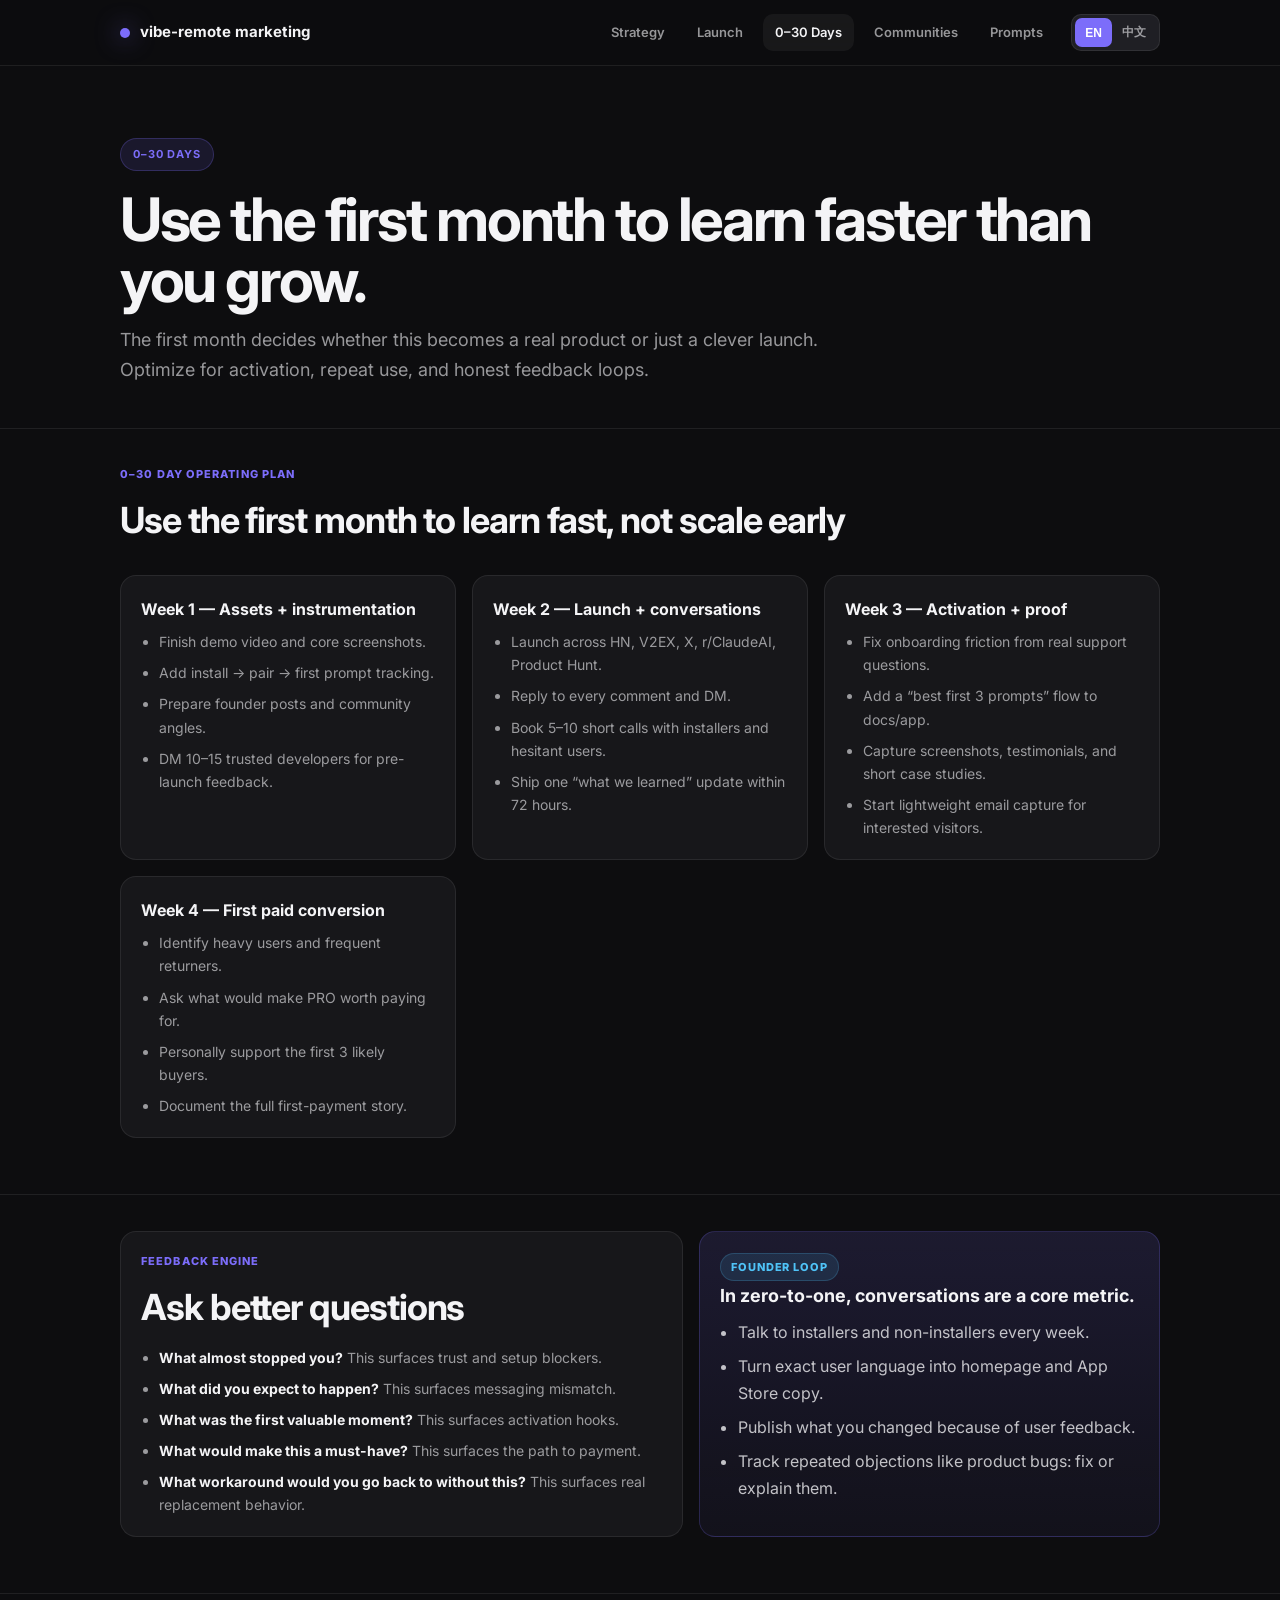
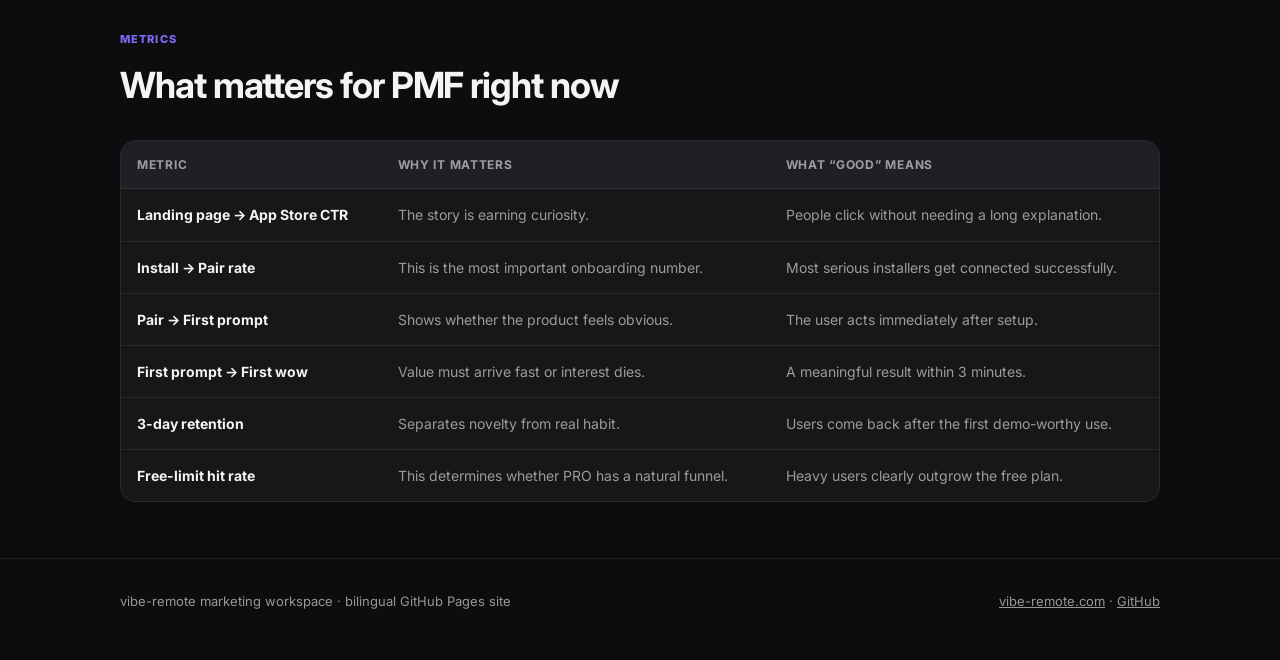
==== roadmap.html @ e680c0a8 "Refactor marketing site into focused pages - Split dense one-page strategy into overview, launch, ro" ====
<!DOCTYPE html><html lang="en"><head><meta charset="utf-8" /><meta name="viewport" content="width=device-width, initial-scale=1" /><title>vibe-remote marketing — 0-30 days</title><link rel="stylesheet" href="styles.css" /></head><body class="en"><nav class="site-nav"><div class="nav-inner"><a class="brand" href="index.html"><span class="brand-dot"></span><span>vibe-remote marketing</span></a><div class="nav-links"><a class="nav-link" href="index.html" data-en>Strategy</a><a class="nav-link" href="index.html" data-zh>总览</a><a class="nav-link" href="launch.html" data-en>Launch</a><a class="nav-link" href="launch.html" data-zh>发布</a><a class="nav-link active" href="roadmap.html" data-en>0–30 Days</a><a class="nav-link active" href="roadmap.html" data-zh>0–30 天</a><a class="nav-link" href="communities.html" data-en>Communities</a><a class="nav-link" href="communities.html" data-zh>社区</a><a class="nav-link" href="prompts.html" data-en>Prompts</a><a class="nav-link" href="prompts.html" data-zh>提示词</a><div class="lang-toggle"><button class="lang-btn" data-lang="en">EN</button><button class="lang-btn" data-lang="zh">中文</button></div></div></div></nav><header class="hero"><div class="container"><div class="eyebrow" data-en>0–30 days</div><div class="eyebrow" data-zh>0–30 天</div><h1 data-en>Use the first month to learn faster than you grow.</h1><h1 data-zh>把第一个月用来加速学习，而不是盲目扩张。</h1><p data-en>The first month decides whether this becomes a real product or just a clever launch. Optimize for activation, repeat use, and honest feedback loops.</p><p data-zh>第一个月决定它会变成真实产品，还是停留在一次聪明的发布。核心是优化激活、复访使用和诚实反馈循环。</p></div></header><section><div class="container"><div class="section-head"><div class="section-label" data-en>0–30 day operating plan</div><div class="section-label" data-zh>0–30 天执行计划</div><h2 class="section-title" data-en>Use the first month to learn fast, not scale early</h2><h2 class="section-title" data-zh>第一个月的目标是快速学习，而不是过早放量</h2></div><div class="grid grid-2"><div class="card"><h3 data-en>Week 1 — Assets + instrumentation</h3><h3 data-zh>第 1 周——资产 + 埋点</h3><ul class="list" data-en><li>Finish demo video and core screenshots.</li><li>Add install → pair → first prompt tracking.</li><li>Prepare founder posts and community angles.</li><li>DM 10–15 trusted developers for pre-launch feedback.</li></ul><ul class="list" data-zh><li>完成 demo 视频和核心截图。</li><li>打通安装 → 配对 → 第一条提示词的数据链路。</li><li>准备创始人帖子与社区角度。</li><li>私信 10–15 位可信开发者做发布前反馈。</li></ul></div><div class="card"><h3 data-en>Week 2 — Launch + conversations</h3><h3 data-zh>第 2 周——发布 + 对话</h3><ul class="list" data-en><li>Launch across HN, V2EX, X, r/ClaudeAI, Product Hunt.</li><li>Reply to every comment and DM.</li><li>Book 5–10 short calls with installers and hesitant users.</li><li>Ship one “what we learned” update within 72 hours.</li></ul><ul class="list" data-zh><li>在 HN、V2EX、X、r/ClaudeAI、Product Hunt 同步发布。</li><li>回复每一条评论和私信。</li><li>约 5–10 个短访谈，覆盖安装用户和犹豫用户。</li><li>72 小时内发布一篇“我们学到了什么”。</li></ul></div><div class="card"><h3 data-en>Week 3 — Activation + proof</h3><h3 data-zh>第 3 周——激活 + 证据</h3><ul class="list" data-en><li>Fix onboarding friction from real support questions.</li><li>Add a “best first 3 prompts” flow to docs/app.</li><li>Capture screenshots, testimonials, and short case studies.</li><li>Start lightweight email capture for interested visitors.</li></ul><ul class="list" data-zh><li>根据真实支持问题修正 onboarding 阻力。</li><li>给文档 / App 加上“最佳前 3 条提示词”。</li><li>沉淀截图、评价和短案例。</li><li>开始轻量级邮件收集，留住潜在用户。</li></ul></div><div class="card"><h3 data-en>Week 4 — First paid conversion</h3><h3 data-zh>第 4 周——首个付费转化</h3><ul class="list" data-en><li>Identify heavy users and frequent returners.</li><li>Ask what would make PRO worth paying for.</li><li>Personally support the first 3 likely buyers.</li><li>Document the full first-payment story.</li></ul><ul class="list" data-zh><li>识别重度用户和高频回访用户。</li><li>直接询问：什么会让 PRO 值得付费？</li><li>亲自服务前 3 个潜在付费用户。</li><li>完整记录第一笔付款的故事。</li></ul></div></div></div></section><section><div class="container split"><div class="card"><div class="section-label" data-en>Feedback engine</div><div class="section-label" data-zh>反馈引擎</div><h2 class="section-title" data-en>Ask better questions</h2><h2 class="section-title" data-zh>用更好的问题收集反馈</h2><ul class="list" data-en><li><strong>What almost stopped you?</strong> This surfaces trust and setup blockers.</li><li><strong>What did you expect to happen?</strong> This surfaces messaging mismatch.</li><li><strong>What was the first valuable moment?</strong> This surfaces activation hooks.</li><li><strong>What would make this a must-have?</strong> This surfaces the path to payment.</li><li><strong>What workaround would you go back to without this?</strong> This surfaces real replacement behavior.</li></ul><ul class="list" data-zh><li><strong>什么差点阻止你使用？</strong> 找出信任和连接阻力。</li><li><strong>你原本预期会发生什么？</strong> 找出文案与真实体验的偏差。</li><li><strong>第一个有价值的时刻是什么？</strong> 找出激活钩子。</li><li><strong>什么会让它变成必备工具？</strong> 找出付费路径。</li><li><strong>如果没有它，你会回到什么方案？</strong> 找出真实替代关系。</li></ul></div><div class="callout"><div class="badge" data-en>Founder loop</div><div class="badge" data-zh>创始人循环</div><h3 data-en>In zero-to-one, conversations are a core metric.</h3><h3 data-zh>在 0 到 1 阶段，“和用户聊了多少”本身就是核心指标。</h3><ul class="list" data-en><li>Talk to installers and non-installers every week.</li><li>Turn exact user language into homepage and App Store copy.</li><li>Publish what you changed because of user feedback.</li><li>Track repeated objections like product bugs: fix or explain them.</li></ul><ul class="list" data-zh><li>每周都聊安装用户和未安装用户。</li><li>把用户原话直接写进官网和 App Store 文案。</li><li>公开你因为用户反馈而做的改变。</li><li>把高频异议当成产品 bug 一样处理：要么修复，要么解释清楚。</li></ul></div></div></section><section><div class="container"><div class="section-head"><div class="section-label" data-en>Metrics</div><div class="section-label" data-zh>指标</div><h2 class="section-title" data-en>What matters for PMF right now</h2><h2 class="section-title" data-zh>当前最重要的 PMF 指标</h2></div><div class="table-wrap"><table><thead><tr><th data-en>Metric</th><th data-zh>指标</th><th data-en>Why it matters</th><th data-zh>为什么重要</th><th data-en>What “good” means</th><th data-zh>什么算好</th></tr></thead><tbody><tr><td data-en>Landing page → App Store CTR</td><td data-zh>官网 → App Store 点击率</td><td data-en>The story is earning curiosity.</td><td data-zh>说明产品故事足以驱动好奇心。</td><td data-en>People click without needing a long explanation.</td><td data-zh>用户无需长篇解释也愿意点进去。</td></tr><tr><td data-en>Install → Pair rate</td><td data-zh>安装 → 成功配对率</td><td data-en>This is the most important onboarding number.</td><td data-zh>这是最关键的 onboarding 指标。</td><td data-en>Most serious installers get connected successfully.</td><td data-zh>大多数认真尝试的用户都能成功连接。</td></tr><tr><td data-en>Pair → First prompt</td><td data-zh>配对 → 第一条提示词</td><td data-en>Shows whether the product feels obvious.</td><td data-zh>反映产品是否一眼就知道怎么用。</td><td data-en>The user acts immediately after setup.</td><td data-zh>用户在连接后会立刻开始使用。</td></tr><tr><td data-en>First prompt → First wow</td><td data-zh>第一条提示词 → 第一个 wow</td><td data-en>Value must arrive fast or interest dies.</td><td data-zh>价值必须快速到来，否则兴趣会迅速消失。</td><td data-en>A meaningful result within 3 minutes.</td><td data-zh>在 3 分钟内得到一个有价值结果。</td></tr><tr><td data-en>3-day retention</td><td data-zh>3 日留存</td><td data-en>Separates novelty from real habit.</td><td data-zh>区分新鲜感和真实习惯。</td><td data-en>Users come back after the first demo-worthy use.</td><td data-zh>用户在第一次惊艳体验之后还会回来。</td></tr><tr><td data-en>Free-limit hit rate</td><td data-zh>免费限制触达率</td><td data-en>This determines whether PRO has a natural funnel.</td><td data-zh>决定 PRO 是否有自然转化路径。</td><td data-en>Heavy users clearly outgrow the free plan.</td><td data-zh>重度用户会明显用超免费限制。</td></tr></tbody></table></div></div></section><footer><div class="footer-inner"><div data-en>vibe-remote marketing workspace · bilingual GitHub Pages site</div><div data-zh>vibe-remote 营销工作区 · 双语 GitHub Pages 站点</div><div><a href="https://vibe-remote.com" target="_blank">vibe-remote.com</a> · <a href="https://github.com/robroyhobbs/vibe-remote-marketing" target="_blank">GitHub</a></div></div></footer><script src="app.js"></script></body></html>
---- styles.css ----
@import url("https://fonts.googleapis.com/css2?family=Inter:wght@300;400;500;600;700;800&display=swap");

:root {
  --bg: #0d0d0f;
  --surface: #17171a;
  --surface-2: #1f1f24;
  --border: rgba(255,255,255,0.08);
  --text: #f4f4f6;
  --muted: rgba(244,244,246,0.6);
  --accent: #7c6dfa;
  --accent-2: #4fc3f7;
  --green: #58c092;
  --orange: #ff8a3d;
  --red: #f07070;
  --radius: 16px;
  --max: 1080px;
}
* { box-sizing: border-box; }
html { scroll-behavior: smooth; }
body {
  margin: 0;
  font-family: "Inter", system-ui, -apple-system, BlinkMacSystemFont, sans-serif;
  background: var(--bg);
  color: var(--text);
  line-height: 1.65;
  -webkit-font-smoothing: antialiased;
}
a { color: inherit; }
body.zh [data-en] { display: none !important; }
body.en [data-zh] { display: none !important; }
[data-zh] { display: none; }
body.zh [data-zh] { display: revert !important; }
.site-nav { position: sticky; top: 0; z-index: 50; backdrop-filter: blur(16px); background: rgba(13,13,15,0.86); border-bottom: 1px solid var(--border); }
.nav-inner { max-width: var(--max); margin: 0 auto; padding: 14px 20px; display: flex; align-items: center; justify-content: space-between; gap: 16px; }
.brand { font-size: 15px; font-weight: 700; text-decoration: none; display: flex; align-items: center; gap: 10px; white-space: nowrap; }
.brand-dot { width: 10px; height: 10px; border-radius: 999px; background: var(--accent); box-shadow: 0 0 24px rgba(124,109,250,0.8); }
.nav-links { display: flex; align-items: center; gap: 8px; flex-wrap: wrap; }
.nav-link { padding: 8px 12px; border-radius: 10px; text-decoration: none; color: var(--muted); font-size: 13px; font-weight: 600; }
.nav-link:hover, .nav-link.active { background: rgba(255,255,255,0.05); color: var(--text); }
.lang-toggle { display: flex; background: var(--surface-2); border: 1px solid var(--border); border-radius: 10px; padding: 3px; margin-left: 8px; }
.lang-btn { border: 0; background: transparent; color: var(--muted); border-radius: 7px; padding: 6px 10px; font-size: 12px; font-weight: 700; cursor: pointer; }
.lang-btn.active { background: var(--accent); color: #fff; }
.container { max-width: var(--max); margin: 0 auto; padding: 0 20px; }
.hero { padding: 72px 0 44px; }
.eyebrow { display: inline-flex; gap: 8px; align-items: center; padding: 6px 12px; border-radius: 999px; border: 1px solid rgba(124,109,250,0.25); background: rgba(124,109,250,0.12); color: var(--accent); font-size: 11px; font-weight: 700; letter-spacing: 0.08em; text-transform: uppercase; }
.hero h1 { font-size: clamp(36px, 6vw, 60px); line-height: 1.02; letter-spacing: -0.04em; margin: 18px 0 14px; }
.hero p { font-size: 18px; color: var(--muted); max-width: 760px; margin: 0; }
section { padding: 36px 0 56px; border-top: 1px solid var(--border); }
.section-head { margin-bottom: 24px; }
.section-label { color: var(--accent); font-size: 11px; font-weight: 800; text-transform: uppercase; letter-spacing: 0.1em; margin-bottom: 8px; }
.section-title { font-size: clamp(24px, 4vw, 36px); letter-spacing: -0.03em; margin: 0 0 8px; }
.section-desc { color: var(--muted); font-size: 15px; max-width: 760px; }
.grid { display: grid; gap: 16px; }
.grid-2 { grid-template-columns: repeat(auto-fit, minmax(280px, 1fr)); }
.grid-3 { grid-template-columns: repeat(auto-fit, minmax(220px, 1fr)); }
.grid-4 { grid-template-columns: repeat(auto-fit, minmax(220px, 1fr)); }
.card { background: var(--surface); border: 1px solid var(--border); border-radius: var(--radius); padding: 20px; }
.card h3, .card h4 { margin: 0 0 8px; font-size: 16px; }
.card p, .card li { color: var(--muted); font-size: 14px; }
.card strong { color: var(--text); }
.kicker { font-size: 11px; font-weight: 800; text-transform: uppercase; letter-spacing: 0.08em; color: var(--muted); margin-bottom: 8px; }
.badge { display: inline-flex; align-items: center; gap: 6px; padding: 4px 10px; border-radius: 999px; background: rgba(79,195,247,0.12); color: var(--accent-2); border: 1px solid rgba(79,195,247,0.2); font-size: 11px; font-weight: 800; text-transform: uppercase; letter-spacing: 0.08em; }
.badge.orange { background: rgba(255,138,61,0.12); border-color: rgba(255,138,61,0.2); color: var(--orange); }
.badge.green { background: rgba(88,192,146,0.12); border-color: rgba(88,192,146,0.2); color: var(--green); }
.badge.red { background: rgba(240,112,112,0.12); border-color: rgba(240,112,112,0.2); color: var(--red); }
.split { display: grid; grid-template-columns: 1.1fr 0.9fr; gap: 16px; }
.callout { background: linear-gradient(180deg, rgba(124,109,250,0.14), rgba(124,109,250,0.05)); border: 1px solid rgba(124,109,250,0.22); border-radius: var(--radius); padding: 20px; }
.callout h3 { margin: 0 0 8px; font-size: 18px; }
.callout p, .callout li { color: rgba(244,244,246,0.78); }
.list { margin: 0; padding-left: 18px; }
.list li + li { margin-top: 8px; }
.page-links { display: grid; grid-template-columns: repeat(auto-fit, minmax(220px, 1fr)); gap: 14px; }
.page-link { display: block; text-decoration: none; background: var(--surface); border: 1px solid var(--border); border-radius: var(--radius); padding: 18px; }
.page-link:hover { border-color: rgba(124,109,250,0.32); transform: translateY(-1px); }
.page-link h3 { margin: 0 0 6px; }
.page-link p { margin: 0; color: var(--muted); font-size: 14px; }
.table-wrap { overflow-x: auto; border: 1px solid var(--border); border-radius: var(--radius); background: var(--surface); }
table { width: 100%; border-collapse: collapse; min-width: 740px; }
th, td { padding: 14px 16px; text-align: left; border-bottom: 1px solid var(--border); vertical-align: top; }
th { font-size: 12px; text-transform: uppercase; letter-spacing: 0.06em; color: var(--muted); background: var(--surface-2); }
td { font-size: 14px; color: var(--muted); }
td:first-child { color: var(--text); font-weight: 700; }
tr:last-child td { border-bottom: none; }
.copyable { background: #0d1117; border: 1px solid rgba(255,255,255,0.08); border-radius: 12px; padding: 14px 16px; font-family: ui-monospace, SFMono-Regular, Menlo, Monaco, Consolas, monospace; font-size: 13px; white-space: pre-wrap; color: #aed6ff; position: relative; cursor: pointer; }
.copyable::after { content: attr(data-copy-label); position: absolute; top: 10px; right: 12px; color: rgba(255,255,255,0.3); font-size: 10px; font-family: "Inter", sans-serif; font-weight: 800; text-transform: uppercase; letter-spacing: 0.08em; }
.copyable.copied::after { content: attr(data-copied-label); color: var(--green); }
footer { padding: 32px 0 48px; border-top: 1px solid var(--border); color: var(--muted); font-size: 13px; }
.footer-inner { max-width: var(--max); margin: 0 auto; padding: 0 20px; display: flex; align-items: center; justify-content: space-between; gap: 12px; flex-wrap: wrap; }
@media (max-width: 820px) { .split { grid-template-columns: 1fr; } .nav-inner { align-items: flex-start; flex-direction: column; } .nav-links { width: 100%; } }
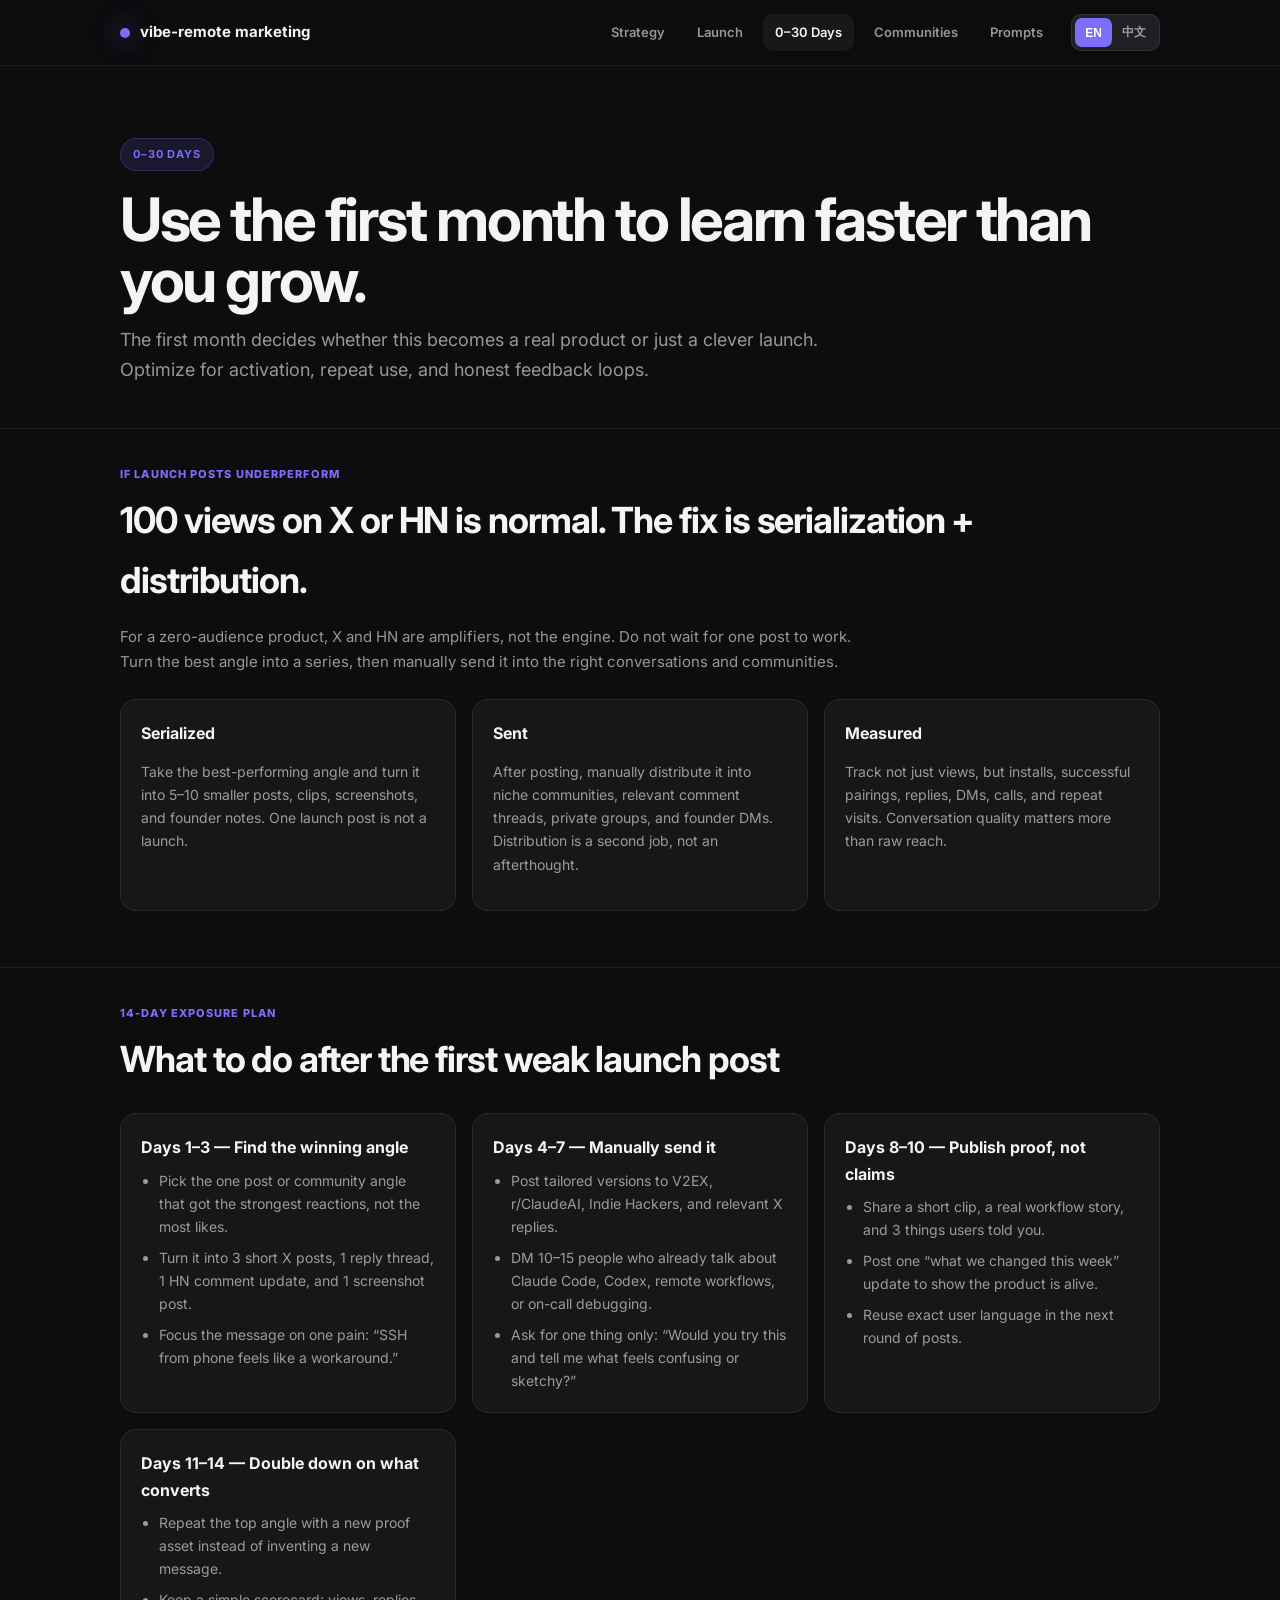
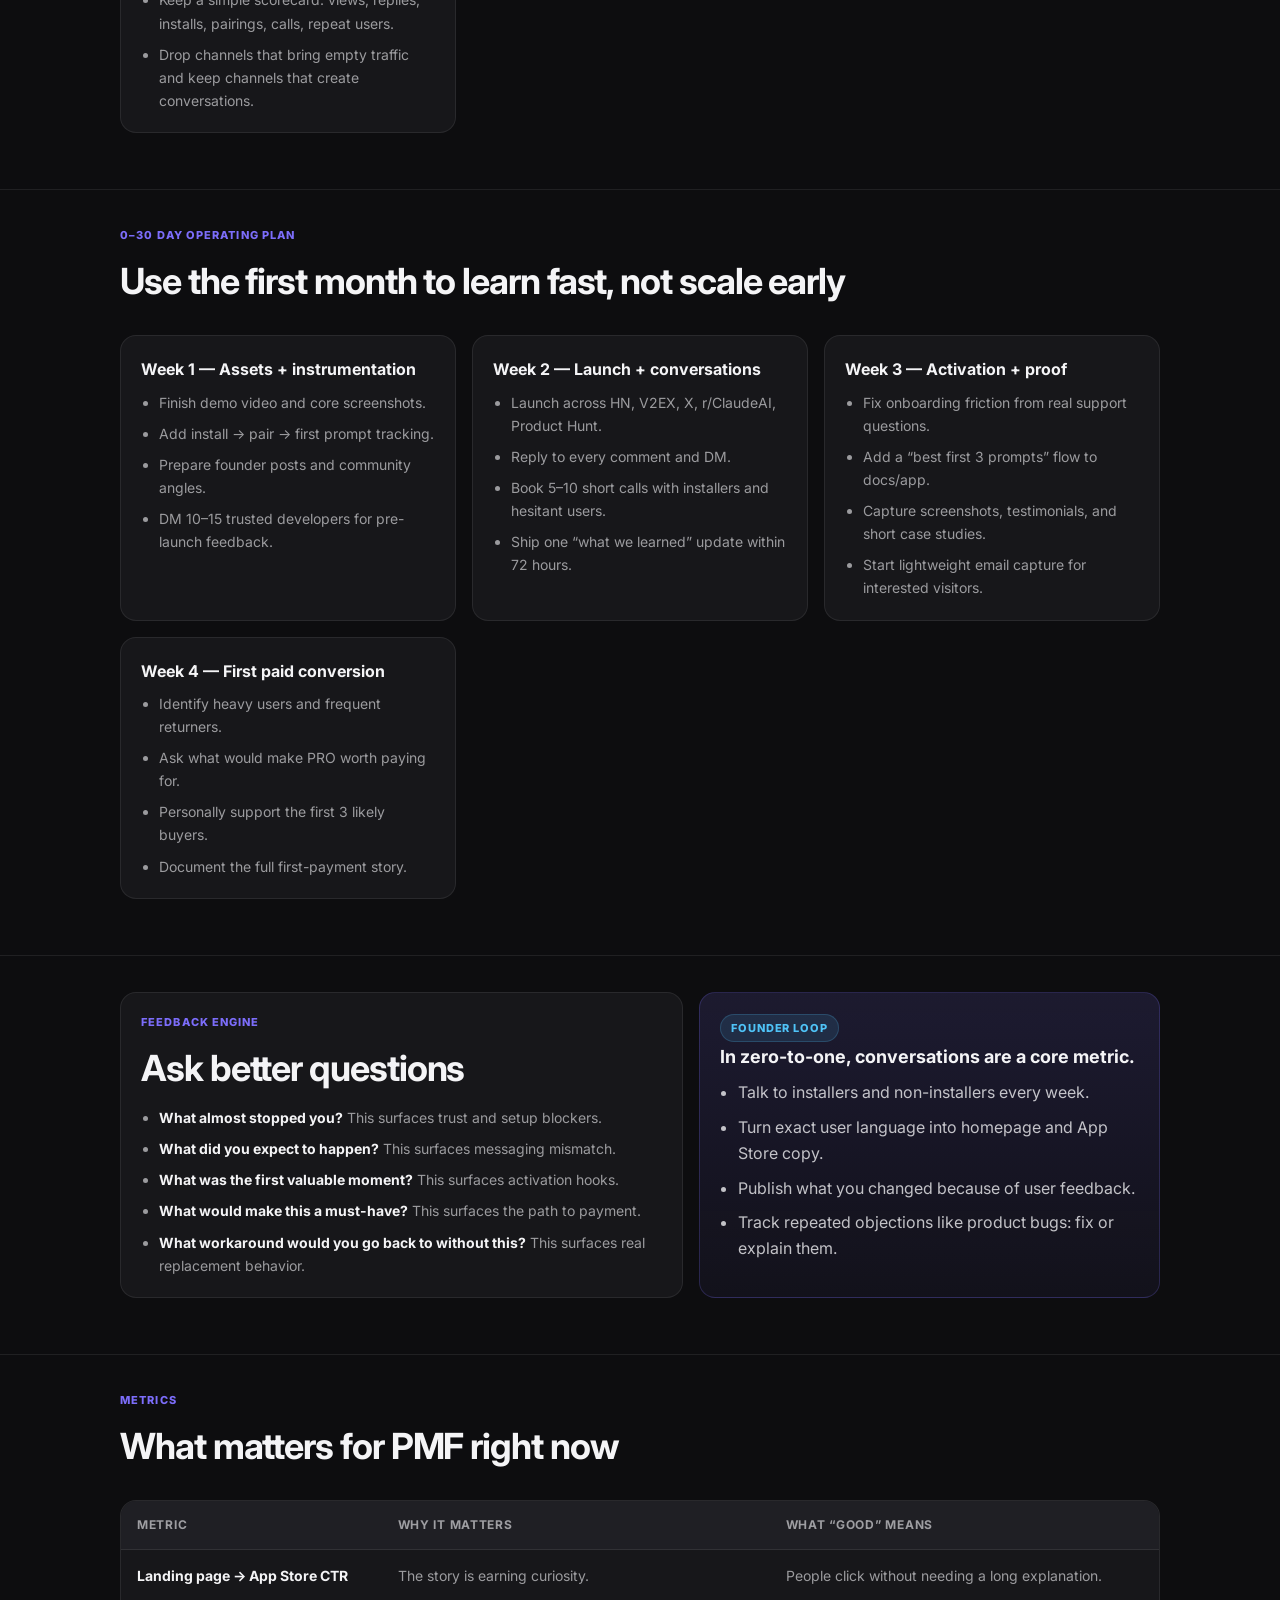
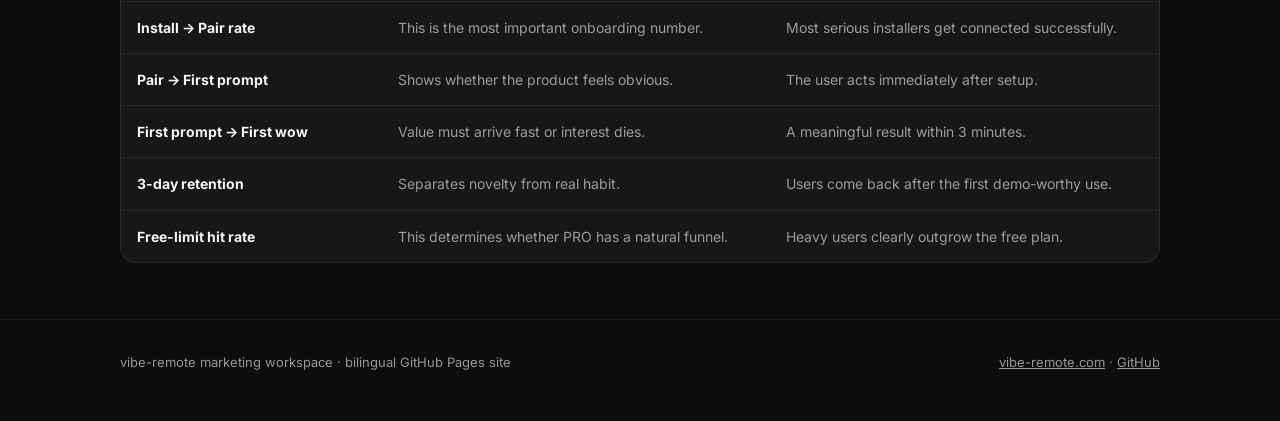
==== commit b44d02f5: "content: add 14-day exposure plan for weak launch posts" ====
--- a/roadmap.html
+++ b/roadmap.html
@@ -1 +1 @@
-<!DOCTYPE html><html lang="en"><head><meta charset="utf-8" /><meta name="viewport" content="width=device-width, initial-scale=1" /><title>vibe-remote marketing — 0-30 days</title><link rel="stylesheet" href="styles.css" /></head><body class="en"><nav class="site-nav"><div class="nav-inner"><a class="brand" href="index.html"><span class="brand-dot"></span><span>vibe-remote marketing</span></a><div class="nav-links"><a class="nav-link" href="index.html" data-en>Strategy</a><a class="nav-link" href="index.html" data-zh>总览</a><a class="nav-link" href="launch.html" data-en>Launch</a><a class="nav-link" href="launch.html" data-zh>发布</a><a class="nav-link active" href="roadmap.html" data-en>0–30 Days</a><a class="nav-link active" href="roadmap.html" data-zh>0–30 天</a><a class="nav-link" href="communities.html" data-en>Communities</a><a class="nav-link" href="communities.html" data-zh>社区</a><a class="nav-link" href="prompts.html" data-en>Prompts</a><a class="nav-link" href="prompts.html" data-zh>提示词</a><div class="lang-toggle"><button class="lang-btn" data-lang="en">EN</button><button class="lang-btn" data-lang="zh">中文</button></div></div></div></nav><header class="hero"><div class="container"><div class="eyebrow" data-en>0–30 days</div><div class="eyebrow" data-zh>0–30 天</div><h1 data-en>Use the first month to learn faster than you grow.</h1><h1 data-zh>把第一个月用来加速学习，而不是盲目扩张。</h1><p data-en>The first month decides whether this becomes a real product or just a clever launch. Optimize for activation, repeat use, and honest feedback loops.</p><p data-zh>第一个月决定它会变成真实产品，还是停留在一次聪明的发布。核心是优化激活、复访使用和诚实反馈循环。</p></div></header><section><div class="container"><div class="section-head"><div class="section-label" data-en>0–30 day operating plan</div><div class="section-label" data-zh>0–30 天执行计划</div><h2 class="section-title" data-en>Use the first month to learn fast, not scale early</h2><h2 class="section-title" data-zh>第一个月的目标是快速学习，而不是过早放量</h2></div><div class="grid grid-2"><div class="card"><h3 data-en>Week 1 — Assets + instrumentation</h3><h3 data-zh>第 1 周——资产 + 埋点</h3><ul class="list" data-en><li>Finish demo video and core screenshots.</li><li>Add install → pair → first prompt tracking.</li><li>Prepare founder posts and community angles.</li><li>DM 10–15 trusted developers for pre-launch feedback.</li></ul><ul class="list" data-zh><li>完成 demo 视频和核心截图。</li><li>打通安装 → 配对 → 第一条提示词的数据链路。</li><li>准备创始人帖子与社区角度。</li><li>私信 10–15 位可信开发者做发布前反馈。</li></ul></div><div class="card"><h3 data-en>Week 2 — Launch + conversations</h3><h3 data-zh>第 2 周——发布 + 对话</h3><ul class="list" data-en><li>Launch across HN, V2EX, X, r/ClaudeAI, Product Hunt.</li><li>Reply to every comment and DM.</li><li>Book 5–10 short calls with installers and hesitant users.</li><li>Ship one “what we learned” update within 72 hours.</li></ul><ul class="list" data-zh><li>在 HN、V2EX、X、r/ClaudeAI、Product Hunt 同步发布。</li><li>回复每一条评论和私信。</li><li>约 5–10 个短访谈，覆盖安装用户和犹豫用户。</li><li>72 小时内发布一篇“我们学到了什么”。</li></ul></div><div class="card"><h3 data-en>Week 3 — Activation + proof</h3><h3 data-zh>第 3 周——激活 + 证据</h3><ul class="list" data-en><li>Fix onboarding friction from real support questions.</li><li>Add a “best first 3 prompts” flow to docs/app.</li><li>Capture screenshots, testimonials, and short case studies.</li><li>Start lightweight email capture for interested visitors.</li></ul><ul class="list" data-zh><li>根据真实支持问题修正 onboarding 阻力。</li><li>给文档 / App 加上“最佳前 3 条提示词”。</li><li>沉淀截图、评价和短案例。</li><li>开始轻量级邮件收集，留住潜在用户。</li></ul></div><div class="card"><h3 data-en>Week 4 — First paid conversion</h3><h3 data-zh>第 4 周——首个付费转化</h3><ul class="list" data-en><li>Identify heavy users and frequent returners.</li><li>Ask what would make PRO worth paying for.</li><li>Personally support the first 3 likely buyers.</li><li>Document the full first-payment story.</li></ul><ul class="list" data-zh><li>识别重度用户和高频回访用户。</li><li>直接询问：什么会让 PRO 值得付费？</li><li>亲自服务前 3 个潜在付费用户。</li><li>完整记录第一笔付款的故事。</li></ul></div></div></div></section><section><div class="container split"><div class="card"><div class="section-label" data-en>Feedback engine</div><div class="section-label" data-zh>反馈引擎</div><h2 class="section-title" data-en>Ask better questions</h2><h2 class="section-title" data-zh>用更好的问题收集反馈</h2><ul class="list" data-en><li><strong>What almost stopped you?</strong> This surfaces trust and setup blockers.</li><li><strong>What did you expect to happen?</strong> This surfaces messaging mismatch.</li><li><strong>What was the first valuable moment?</strong> This surfaces activation hooks.</li><li><strong>What would make this a must-have?</strong> This surfaces the path to payment.</li><li><strong>What workaround would you go back to without this?</strong> This surfaces real replacement behavior.</li></ul><ul class="list" data-zh><li><strong>什么差点阻止你使用？</strong> 找出信任和连接阻力。</li><li><strong>你原本预期会发生什么？</strong> 找出文案与真实体验的偏差。</li><li><strong>第一个有价值的时刻是什么？</strong> 找出激活钩子。</li><li><strong>什么会让它变成必备工具？</strong> 找出付费路径。</li><li><strong>如果没有它，你会回到什么方案？</strong> 找出真实替代关系。</li></ul></div><div class="callout"><div class="badge" data-en>Founder loop</div><div class="badge" data-zh>创始人循环</div><h3 data-en>In zero-to-one, conversations are a core metric.</h3><h3 data-zh>在 0 到 1 阶段，“和用户聊了多少”本身就是核心指标。</h3><ul class="list" data-en><li>Talk to installers and non-installers every week.</li><li>Turn exact user language into homepage and App Store copy.</li><li>Publish what you changed because of user feedback.</li><li>Track repeated objections like product bugs: fix or explain them.</li></ul><ul class="list" data-zh><li>每周都聊安装用户和未安装用户。</li><li>把用户原话直接写进官网和 App Store 文案。</li><li>公开你因为用户反馈而做的改变。</li><li>把高频异议当成产品 bug 一样处理：要么修复，要么解释清楚。</li></ul></div></div></section><section><div class="container"><div class="section-head"><div class="section-label" data-en>Metrics</div><div class="section-label" data-zh>指标</div><h2 class="section-title" data-en>What matters for PMF right now</h2><h2 class="section-title" data-zh>当前最重要的 PMF 指标</h2></div><div class="table-wrap"><table><thead><tr><th data-en>Metric</th><th data-zh>指标</th><th data-en>Why it matters</th><th data-zh>为什么重要</th><th data-en>What “good” means</th><th data-zh>什么算好</th></tr></thead><tbody><tr><td data-en>Landing page → App Store CTR</td><td data-zh>官网 → App Store 点击率</td><td data-en>The story is earning curiosity.</td><td data-zh>说明产品故事足以驱动好奇心。</td><td data-en>People click without needing a long explanation.</td><td data-zh>用户无需长篇解释也愿意点进去。</td></tr><tr><td data-en>Install → Pair rate</td><td data-zh>安装 → 成功配对率</td><td data-en>This is the most important onboarding number.</td><td data-zh>这是最关键的 onboarding 指标。</td><td data-en>Most serious installers get connected successfully.</td><td data-zh>大多数认真尝试的用户都能成功连接。</td></tr><tr><td data-en>Pair → First prompt</td><td data-zh>配对 → 第一条提示词</td><td data-en>Shows whether the product feels obvious.</td><td data-zh>反映产品是否一眼就知道怎么用。</td><td data-en>The user acts immediately after setup.</td><td data-zh>用户在连接后会立刻开始使用。</td></tr><tr><td data-en>First prompt → First wow</td><td data-zh>第一条提示词 → 第一个 wow</td><td data-en>Value must arrive fast or interest dies.</td><td data-zh>价值必须快速到来，否则兴趣会迅速消失。</td><td data-en>A meaningful result within 3 minutes.</td><td data-zh>在 3 分钟内得到一个有价值结果。</td></tr><tr><td data-en>3-day retention</td><td data-zh>3 日留存</td><td data-en>Separates novelty from real habit.</td><td data-zh>区分新鲜感和真实习惯。</td><td data-en>Users come back after the first demo-worthy use.</td><td data-zh>用户在第一次惊艳体验之后还会回来。</td></tr><tr><td data-en>Free-limit hit rate</td><td data-zh>免费限制触达率</td><td data-en>This determines whether PRO has a natural funnel.</td><td data-zh>决定 PRO 是否有自然转化路径。</td><td data-en>Heavy users clearly outgrow the free plan.</td><td data-zh>重度用户会明显用超免费限制。</td></tr></tbody></table></div></div></section><footer><div class="footer-inner"><div data-en>vibe-remote marketing workspace · bilingual GitHub Pages site</div><div data-zh>vibe-remote 营销工作区 · 双语 GitHub Pages 站点</div><div><a href="https://vibe-remote.com" target="_blank">vibe-remote.com</a> · <a href="https://github.com/robroyhobbs/vibe-remote-marketing" target="_blank">GitHub</a></div></div></footer><script src="app.js"></script></body></html>+<!DOCTYPE html><html lang="en"><head><meta charset="utf-8" /><meta name="viewport" content="width=device-width, initial-scale=1" /><title>vibe-remote marketing — 0-30 days</title><link rel="stylesheet" href="styles.css" /></head><body class="en"><nav class="site-nav"><div class="nav-inner"><a class="brand" href="index.html"><span class="brand-dot"></span><span>vibe-remote marketing</span></a><div class="nav-links"><a class="nav-link" href="index.html" data-en>Strategy</a><a class="nav-link" href="index.html" data-zh>总览</a><a class="nav-link" href="launch.html" data-en>Launch</a><a class="nav-link" href="launch.html" data-zh>发布</a><a class="nav-link active" href="roadmap.html" data-en>0–30 Days</a><a class="nav-link active" href="roadmap.html" data-zh>0–30 天</a><a class="nav-link" href="communities.html" data-en>Communities</a><a class="nav-link" href="communities.html" data-zh>社区</a><a class="nav-link" href="prompts.html" data-en>Prompts</a><a class="nav-link" href="prompts.html" data-zh>提示词</a><div class="lang-toggle"><button class="lang-btn" data-lang="en">EN</button><button class="lang-btn" data-lang="zh">中文</button></div></div></div></nav><header class="hero"><div class="container"><div class="eyebrow" data-en>0–30 days</div><div class="eyebrow" data-zh>0–30 天</div><h1 data-en>Use the first month to learn faster than you grow.</h1><h1 data-zh>把第一个月用来加速学习，而不是盲目扩张。</h1><p data-en>The first month decides whether this becomes a real product or just a clever launch. Optimize for activation, repeat use, and honest feedback loops.</p><p data-zh>第一个月决定它会变成真实产品，还是停留在一次聪明的发布。核心是优化激活、复访使用和诚实反馈循环。</p></div></header><section><div class="container"><div class="section-head"><div class="section-label" data-en>If launch posts underperform</div><div class="section-label" data-zh>如果首发帖表现一般</div><h2 class="section-title" data-en>100 views on X or HN is normal. The fix is serialization + distribution.</h2><h2 class="section-title" data-zh>X 或 HN 只有 100 次浏览很正常。解决办法是内容序列化 + 主动分发。</h2><p class="section-desc" data-en>For a zero-audience product, X and HN are amplifiers, not the engine. Do not wait for one post to work. Turn the best angle into a series, then manually send it into the right conversations and communities.</p><p class="section-desc" data-zh>对于一个几乎没有受众的新产品，X 和 HN 更像放大器，而不是发动机。不要指望一条帖子自动起飞。把最有反应的角度做成系列内容，再主动送进合适的对话和社区里。</p></div><div class="grid grid-3"><div class="card"><h3 data-en>Serialized</h3><h3 data-zh>内容序列化</h3><p data-en>Take the best-performing angle and turn it into 5–10 smaller posts, clips, screenshots, and founder notes. One launch post is not a launch.</p><p data-zh>把反馈最好的角度拆成 5–10 条更小的帖子、视频片段、截图和创始人笔记。单条首发内容不叫发布。</p></div><div class="card"><h3 data-en>Sent</h3><h3 data-zh>主动送达</h3><p data-en>After posting, manually distribute it into niche communities, relevant comment threads, private groups, and founder DMs. Distribution is a second job, not an afterthought.</p><p data-zh>发完之后，要主动分发到垂直社区、相关评论区、私域群和创始人私信里。分发是第二份工作，不是顺手一发。</p></div><div class="card"><h3 data-en>Measured</h3><h3 data-zh>持续衡量</h3><p data-en>Track not just views, but installs, successful pairings, replies, DMs, calls, and repeat visits. Conversation quality matters more than raw reach.</p><p data-zh>不要只看浏览量，要看安装、成功配对、回复、私信、访谈和回访。对话质量比表面曝光更重要。</p></div></div></div></section><section><div class="container"><div class="section-head"><div class="section-label" data-en>14-day exposure plan</div><div class="section-label" data-zh>14 天曝光计划</div><h2 class="section-title" data-en>What to do after the first weak launch post</h2><h2 class="section-title" data-zh>首发帖反应一般之后，具体该怎么做</h2></div><div class="grid grid-2"><div class="card"><h3 data-en>Days 1–3 — Find the winning angle</h3><h3 data-zh>第 1–3 天——找出最有反应的角度</h3><ul class="list" data-en><li>Pick the one post or community angle that got the strongest reactions, not the most likes.</li><li>Turn it into 3 short X posts, 1 reply thread, 1 HN comment update, and 1 screenshot post.</li><li>Focus the message on one pain: “SSH from phone feels like a workaround.”</li></ul><ul class="list" data-zh><li>挑出反应最强的那个角度，不看点赞，看回复质量。</li><li>把它拆成 3 条短帖、1 条回复串、1 条 HN 评论更新和 1 条截图帖。</li><li>文案只聚焦一个痛点：“手机 SSH 像 workaround，不像产品。”</li></ul></div><div class="card"><h3 data-en>Days 4–7 — Manually send it</h3><h3 data-zh>第 4–7 天——主动送出去</h3><ul class="list" data-en><li>Post tailored versions to V2EX, r/ClaudeAI, Indie Hackers, and relevant X replies.</li><li>DM 10–15 people who already talk about Claude Code, Codex, remote workflows, or on-call debugging.</li><li>Ask for one thing only: “Would you try this and tell me what feels confusing or sketchy?”</li></ul><ul class="list" data-zh><li>把定制版本发到 V2EX、r/ClaudeAI、Indie Hackers，以及相关 X 评论串。</li><li>私信 10–15 位已经在聊 Claude Code、Codex、远程工作流或线上问题处理的人。</li><li>只求一件事：“你愿意试一下，并告诉我哪里让你困惑或不放心吗？”</li></ul></div><div class="card"><h3 data-en>Days 8–10 — Publish proof, not claims</h3><h3 data-zh>第 8–10 天——发布证据，而不是口号</h3><ul class="list" data-en><li>Share a short clip, a real workflow story, and 3 things users told you.</li><li>Post one “what we changed this week” update to show the product is alive.</li><li>Reuse exact user language in the next round of posts.</li></ul><ul class="list" data-zh><li>发一个短视频、一个真实使用故事，以及 3 条用户原话。</li><li>发布一条“这周我们改了什么”的更新，让人知道产品在迭代。</li><li>下一轮文案直接复用用户的原话。</li></ul></div><div class="card"><h3 data-en>Days 11–14 — Double down on what converts</h3><h3 data-zh>第 11–14 天——加码有效内容</h3><ul class="list" data-en><li>Repeat the top angle with a new proof asset instead of inventing a new message.</li><li>Keep a simple scorecard: views, replies, installs, pairings, calls, repeat users.</li><li>Drop channels that bring empty traffic and keep channels that create conversations.</li></ul><ul class="list" data-zh><li>拿最有效的角度继续打，但换新的证据素材，不要重新发明一套新口号。</li><li>只记录几个核心数：浏览、回复、安装、配对、访谈、回访。</li><li>放弃只带来空流量的渠道，保留能带来对话的渠道。</li></ul></div></div></div></section><section><div class="container"><div class="section-head"><div class="section-label" data-en>0–30 day operating plan</div><div class="section-label" data-zh>0–30 天执行计划</div><h2 class="section-title" data-en>Use the first month to learn fast, not scale early</h2><h2 class="section-title" data-zh>第一个月的目标是快速学习，而不是过早放量</h2></div><div class="grid grid-2"><div class="card"><h3 data-en>Week 1 — Assets + instrumentation</h3><h3 data-zh>第 1 周——资产 + 埋点</h3><ul class="list" data-en><li>Finish demo video and core screenshots.</li><li>Add install → pair → first prompt tracking.</li><li>Prepare founder posts and community angles.</li><li>DM 10–15 trusted developers for pre-launch feedback.</li></ul><ul class="list" data-zh><li>完成 demo 视频和核心截图。</li><li>打通安装 → 配对 → 第一条提示词的数据链路。</li><li>准备创始人帖子与社区角度。</li><li>私信 10–15 位可信开发者做发布前反馈。</li></ul></div><div class="card"><h3 data-en>Week 2 — Launch + conversations</h3><h3 data-zh>第 2 周——发布 + 对话</h3><ul class="list" data-en><li>Launch across HN, V2EX, X, r/ClaudeAI, Product Hunt.</li><li>Reply to every comment and DM.</li><li>Book 5–10 short calls with installers and hesitant users.</li><li>Ship one “what we learned” update within 72 hours.</li></ul><ul class="list" data-zh><li>在 HN、V2EX、X、r/ClaudeAI、Product Hunt 同步发布。</li><li>回复每一条评论和私信。</li><li>约 5–10 个短访谈，覆盖安装用户和犹豫用户。</li><li>72 小时内发布一篇“我们学到了什么”。</li></ul></div><div class="card"><h3 data-en>Week 3 — Activation + proof</h3><h3 data-zh>第 3 周——激活 + 证据</h3><ul class="list" data-en><li>Fix onboarding friction from real support questions.</li><li>Add a “best first 3 prompts” flow to docs/app.</li><li>Capture screenshots, testimonials, and short case studies.</li><li>Start lightweight email capture for interested visitors.</li></ul><ul class="list" data-zh><li>根据真实支持问题修正 onboarding 阻力。</li><li>给文档 / App 加上“最佳前 3 条提示词”。</li><li>沉淀截图、评价和短案例。</li><li>开始轻量级邮件收集，留住潜在用户。</li></ul></div><div class="card"><h3 data-en>Week 4 — First paid conversion</h3><h3 data-zh>第 4 周——首个付费转化</h3><ul class="list" data-en><li>Identify heavy users and frequent returners.</li><li>Ask what would make PRO worth paying for.</li><li>Personally support the first 3 likely buyers.</li><li>Document the full first-payment story.</li></ul><ul class="list" data-zh><li>识别重度用户和高频回访用户。</li><li>直接询问：什么会让 PRO 值得付费？</li><li>亲自服务前 3 个潜在付费用户。</li><li>完整记录第一笔付款的故事。</li></ul></div></div></div></section><section><div class="container split"><div class="card"><div class="section-label" data-en>Feedback engine</div><div class="section-label" data-zh>反馈引擎</div><h2 class="section-title" data-en>Ask better questions</h2><h2 class="section-title" data-zh>用更好的问题收集反馈</h2><ul class="list" data-en><li><strong>What almost stopped you?</strong> This surfaces trust and setup blockers.</li><li><strong>What did you expect to happen?</strong> This surfaces messaging mismatch.</li><li><strong>What was the first valuable moment?</strong> This surfaces activation hooks.</li><li><strong>What would make this a must-have?</strong> This surfaces the path to payment.</li><li><strong>What workaround would you go back to without this?</strong> This surfaces real replacement behavior.</li></ul><ul class="list" data-zh><li><strong>什么差点阻止你使用？</strong> 找出信任和连接阻力。</li><li><strong>你原本预期会发生什么？</strong> 找出文案与真实体验的偏差。</li><li><strong>第一个有价值的时刻是什么？</strong> 找出激活钩子。</li><li><strong>什么会让它变成必备工具？</strong> 找出付费路径。</li><li><strong>如果没有它，你会回到什么方案？</strong> 找出真实替代关系。</li></ul></div><div class="callout"><div class="badge" data-en>Founder loop</div><div class="badge" data-zh>创始人循环</div><h3 data-en>In zero-to-one, conversations are a core metric.</h3><h3 data-zh>在 0 到 1 阶段，“和用户聊了多少”本身就是核心指标。</h3><ul class="list" data-en><li>Talk to installers and non-installers every week.</li><li>Turn exact user language into homepage and App Store copy.</li><li>Publish what you changed because of user feedback.</li><li>Track repeated objections like product bugs: fix or explain them.</li></ul><ul class="list" data-zh><li>每周都聊安装用户和未安装用户。</li><li>把用户原话直接写进官网和 App Store 文案。</li><li>公开你因为用户反馈而做的改变。</li><li>把高频异议当成产品 bug 一样处理：要么修复，要么解释清楚。</li></ul></div></div></section><section><div class="container"><div class="section-head"><div class="section-label" data-en>Metrics</div><div class="section-label" data-zh>指标</div><h2 class="section-title" data-en>What matters for PMF right now</h2><h2 class="section-title" data-zh>当前最重要的 PMF 指标</h2></div><div class="table-wrap"><table><thead><tr><th data-en>Metric</th><th data-zh>指标</th><th data-en>Why it matters</th><th data-zh>为什么重要</th><th data-en>What “good” means</th><th data-zh>什么算好</th></tr></thead><tbody><tr><td data-en>Landing page → App Store CTR</td><td data-zh>官网 → App Store 点击率</td><td data-en>The story is earning curiosity.</td><td data-zh>说明产品故事足以驱动好奇心。</td><td data-en>People click without needing a long explanation.</td><td data-zh>用户无需长篇解释也愿意点进去。</td></tr><tr><td data-en>Install → Pair rate</td><td data-zh>安装 → 成功配对率</td><td data-en>This is the most important onboarding number.</td><td data-zh>这是最关键的 onboarding 指标。</td><td data-en>Most serious installers get connected successfully.</td><td data-zh>大多数认真尝试的用户都能成功连接。</td></tr><tr><td data-en>Pair → First prompt</td><td data-zh>配对 → 第一条提示词</td><td data-en>Shows whether the product feels obvious.</td><td data-zh>反映产品是否一眼就知道怎么用。</td><td data-en>The user acts immediately after setup.</td><td data-zh>用户在连接后会立刻开始使用。</td></tr><tr><td data-en>First prompt → First wow</td><td data-zh>第一条提示词 → 第一个 wow</td><td data-en>Value must arrive fast or interest dies.</td><td data-zh>价值必须快速到来，否则兴趣会迅速消失。</td><td data-en>A meaningful result within 3 minutes.</td><td data-zh>在 3 分钟内得到一个有价值结果。</td></tr><tr><td data-en>3-day retention</td><td data-zh>3 日留存</td><td data-en>Separates novelty from real habit.</td><td data-zh>区分新鲜感和真实习惯。</td><td data-en>Users come back after the first demo-worthy use.</td><td data-zh>用户在第一次惊艳体验之后还会回来。</td></tr><tr><td data-en>Free-limit hit rate</td><td data-zh>免费限制触达率</td><td data-en>This determines whether PRO has a natural funnel.</td><td data-zh>决定 PRO 是否有自然转化路径。</td><td data-en>Heavy users clearly outgrow the free plan.</td><td data-zh>重度用户会明显用超免费限制。</td></tr></tbody></table></div></div></section><footer><div class="footer-inner"><div data-en>vibe-remote marketing workspace · bilingual GitHub Pages site</div><div data-zh>vibe-remote 营销工作区 · 双语 GitHub Pages 站点</div><div><a href="https://vibe-remote.com" target="_blank">vibe-remote.com</a> · <a href="https://github.com/robroyhobbs/vibe-remote-marketing" target="_blank">GitHub</a></div></div></footer><script src="app.js"></script></body></html>
